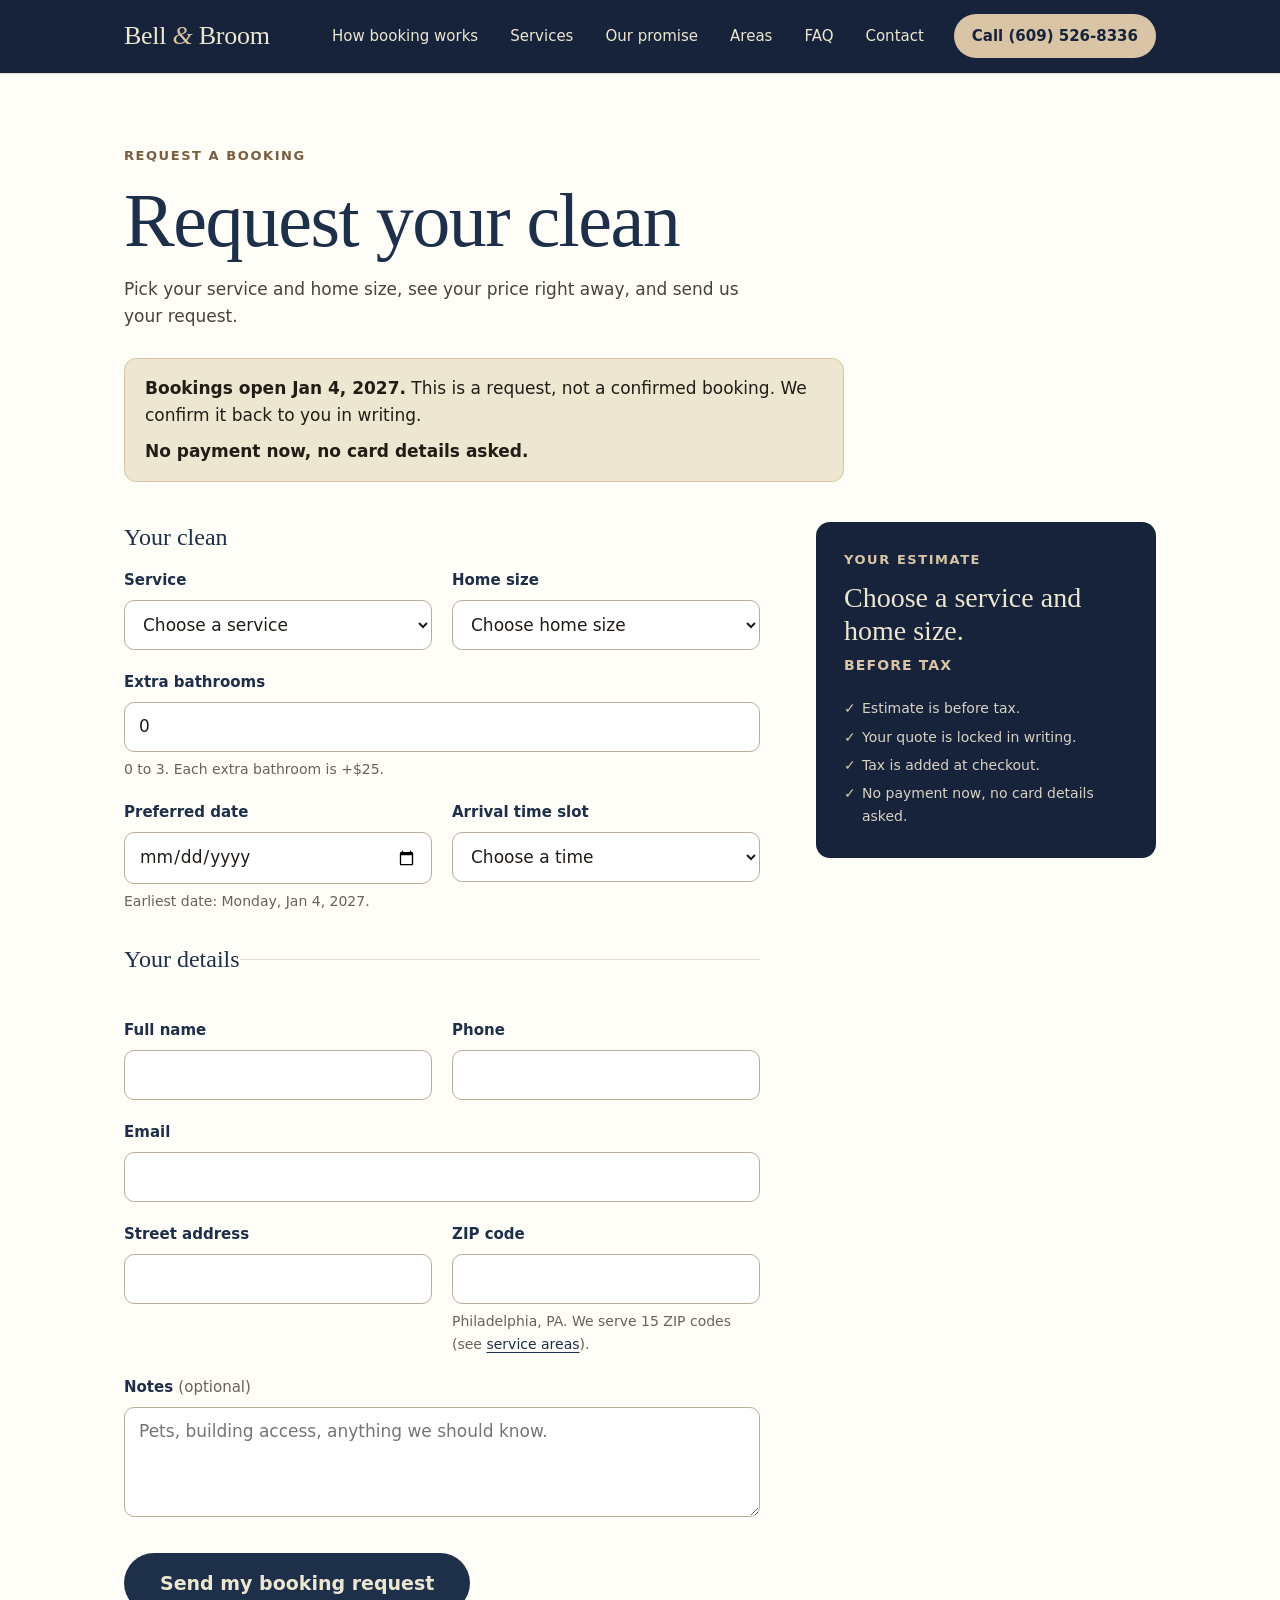
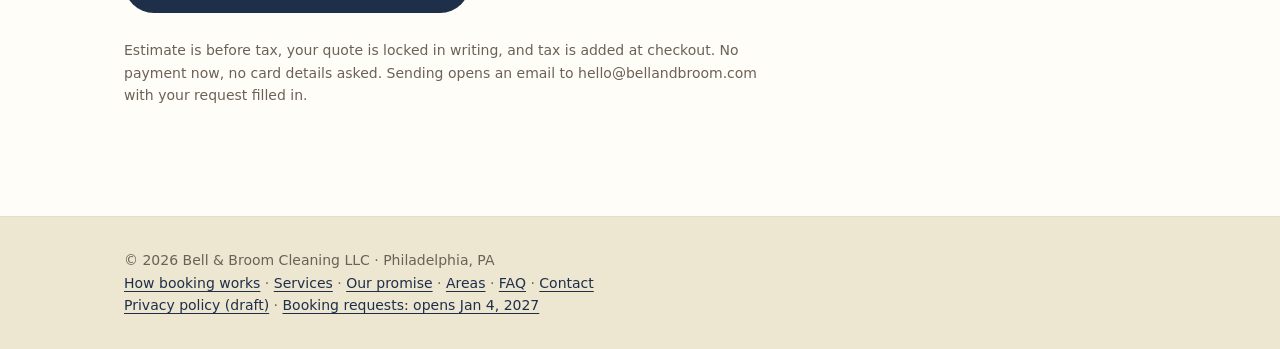
==== book.html @ ea4bc2b3 "Bell & Broom public site: home, booking request flow, privacy draft" ====
<!DOCTYPE html>
<html lang="en">
<head>
<meta charset="utf-8">
<meta name="viewport" content="width=device-width, initial-scale=1">
<meta name="color-scheme" content="light dark">
<meta name="robots" content="noindex, nofollow">
<title>Request a booking · Bell &amp; Broom Cleaning LLC</title>
<meta name="description" content="Request a clean from Bell &amp; Broom Cleaning LLC. Bookings open Jan 4, 2027. This is a request; we confirm it back. No payment now.">
<link rel="icon" href="data:image/svg+xml,%3Csvg xmlns='http://www.w3.org/2000/svg' viewBox='0 0 64 64'%3E%3Crect width='64' height='64' rx='12' fill='%231E2F4A'/%3E%3Ctext x='32' y='45' font-family='Georgia,serif' font-size='38' fill='%23EDE6D0' text-anchor='middle'%3EB%3C/text%3E%3C/svg%3E">
<link rel="stylesheet" href="styles.css">
<style>
:root { color-scheme: light dark; }
body { forced-color-adjust: none; }

.page { background: var(--surface); padding: 72px 0 96px; }
.page .wrap { max-width: 1080px; }
.notice {
  margin: 28px 0 0; padding: 16px 20px; max-width: 720px;
  background: var(--cream); border: 1px solid var(--tan); border-radius: 12px; color: var(--ink);
}
.notice p { margin: 0; }
.notice p + p { margin-top: 8px; }

.book-layout { display: grid; gap: 40px; grid-template-columns: 1fr; margin-top: 40px; align-items: start; }
@media (min-width: 900px) { .book-layout { grid-template-columns: minmax(0, 1fr) 340px; gap: 56px; } }

.book-form { display: grid; gap: 20px; min-width: 0; }
.book-form fieldset { border: 0; margin: 0; padding: 0; min-width: 0; display: grid; gap: 20px; }
.book-form legend { font: 400 24px/1.25 var(--serif); color: var(--navy); padding: 0; margin-bottom: 16px; }
.group + .group { margin-top: 12px; padding-top: 28px; border-top: 1px solid var(--line); }

.field label { display: block; font-weight: 600; font-size: 15px; margin-bottom: 8px; color: var(--navy); }
.field .opt { font-weight: 400; color: var(--ink-3); }
.field input, .field select, .field textarea {
  width: 100%; min-height: 50px; padding: 12px 14px;
  font: 17px/1.4 var(--sans); color: var(--ink);
  background: #FFFFFF; border: 1px solid #B9AE98; border-radius: 10px;
}
.field select { appearance: auto; }
.field textarea { min-height: 110px; resize: vertical; }
.field input:focus-visible, .field select:focus-visible, .field textarea:focus-visible { outline: 3px solid var(--navy); outline-offset: 2px; }
.field [aria-invalid="true"] { border-color: var(--red); border-width: 2px; }
.help { margin: 6px 0 0; font-size: 14px; color: var(--ink-3); }
.err { margin: 6px 0 0; font-size: 15px; font-weight: 600; color: var(--red); }
.err:empty { display: none; }
.form-row { display: grid; gap: 20px; grid-template-columns: 1fr; }
@media (min-width: 640px) { .form-row { grid-template-columns: 1fr 1fr; } }

.form-error {
  display: none; padding: 14px 18px; border: 2px solid var(--red); border-radius: 12px;
  background: #FFF4F2; color: var(--red); font-weight: 600;
}
.form-error.show { display: block; }

.pill-note { display: inline-block; font-size: 14px; color: var(--ink-3); }

/* Estimate panel */
.estimate-wrap { min-width: 0; }
@media (min-width: 900px) { .estimate-wrap { position: sticky; top: 96px; } }
.estimate {
  background: var(--navy-dark); color: var(--cream);
  border-radius: 14px; padding: 28px;
}
.estimate .eyebrow { color: var(--tan); margin-bottom: 10px; }
.est-total { font: 400 52px/1.05 var(--serif); color: var(--cream); margin: 0; font-variant-numeric: lining-nums tabular-nums; }
.est-total.small { font-size: 28px; line-height: 1.2; }
.est-sub { margin: 6px 0 0; font-size: 14px; letter-spacing: .08em; text-transform: uppercase; color: var(--tan); font-weight: 600; }
.est-lines { list-style: none; margin: 18px 0 0; padding: 14px 0 0; border-top: 1px solid rgb(237 230 208 / .25); font-size: 15px; color: #E4DDCC; }
.est-lines li { display: flex; justify-content: space-between; gap: 12px; padding: 3px 0; }
.est-lines li span:last-child { font-variant-numeric: tabular-nums; white-space: nowrap; }
.est-lines:empty { display: none; }
.est-terms { list-style: none; margin: 18px 0 0; padding: 0; font-size: 14px; color: #D9D2C4; }
.est-terms li { padding: 3px 0 3px 18px; position: relative; }
.est-terms li::before { content: "\2713"; position: absolute; left: 0; color: var(--tan); }
.estimate a { color: var(--cream); font-weight: 600; }
.estimate a:focus-visible { outline-color: var(--tan); }
.est-bar { display: none; }
@media (max-width: 899px) {
  .est-bar {
    display: flex; align-items: baseline; justify-content: space-between; gap: 12px;
    position: sticky; bottom: 0; z-index: 5;
    margin: 0 -16px; padding: 10px 16px calc(10px + env(safe-area-inset-bottom));
    background: var(--navy-dark); color: var(--cream); border-top: 1px solid var(--tan);
  }
  .est-bar .lbl { font-size: 13px; letter-spacing: .08em; text-transform: uppercase; color: var(--tan); font-weight: 600; }
  .est-bar .val { font: 400 24px/1.1 var(--serif); font-variant-numeric: lining-nums tabular-nums; text-align: right; }
}

.submit-row { display: grid; gap: 12px; margin-top: 8px; }
.submit-row .btn { width: 100%; cursor: pointer; border: 0; }
.submit-row .btn:focus-visible { outline: 3px solid var(--navy); outline-offset: 3px; }
@media (min-width: 640px) { .submit-row .btn { width: auto; justify-self: start; } }

/* Summary */
.summary {
  display: none; margin-top: 56px; padding: 32px; max-width: 760px;
  background: var(--cream); border: 1px solid var(--tan); border-radius: 14px; scroll-margin-top: 88px;
}
.summary.show { display: block; }
.summary:focus-visible { outline: 3px solid var(--navy); outline-offset: 3px; }
.summary h2 { font-size: clamp(26px, 4vw, 34px); }
.summary dl { margin: 24px 0 0; display: grid; grid-template-columns: 1fr; gap: 0; }
.summary dt { font: 600 13px/1.3 var(--sans); letter-spacing: .1em; text-transform: uppercase; color: var(--brown); padding-top: 14px; }
.summary dd { margin: 4px 0 0; padding-bottom: 14px; border-bottom: 1px solid var(--tan); overflow-wrap: anywhere; white-space: pre-wrap; }
@media (min-width: 640px) {
  .summary dl { grid-template-columns: 190px 1fr; }
  .summary dt { padding: 14px 0; border-bottom: 1px solid var(--tan); }
  .summary dd { margin: 0; padding: 14px 0; }
}
.summary .big { font: 400 32px/1.1 var(--serif); color: var(--navy); }
.summary .statement { margin: 24px 0 0; padding: 16px 20px; background: var(--surface); border: 1px solid var(--tan); border-radius: 12px; }
.summary .statement p { margin: 0; }
.summary .statement p + p { margin-top: 8px; }
.summary .actions { margin-top: 24px; display: flex; gap: 12px; flex-wrap: wrap; }
@media (max-width: 480px) {
  .page { padding: 48px 0 72px; }
  .summary { padding: 24px 18px; }
  .summary .actions .btn { width: 100%; padding: 0 16px; }
  .estimate { padding: 22px 18px; }
  .est-total { font-size: 44px; }
}
</style>
</head>
<body>
<a class="skip-link" href="#main">Skip to main content</a>

<header class="top">
  <div class="wrap top-inner">
    <a class="wordmark" href="index.html">Bell <span>&amp;</span> Broom</a>
    <nav aria-label="Sections">
      <a href="index.html#how">How booking works</a>
      <a href="index.html#services">Services</a>
      <a href="index.html#promise">Our promise</a>
      <a href="index.html#areas">Areas</a>
      <a href="index.html#faq">FAQ</a>
      <a href="index.html#contact">Contact</a>
      <a class="nav-call" href="tel:+16095268336">Call (609) 526-8336</a>
    </nav>
  </div>
</header>

<main id="main">
  <section id="book" class="section page">
    <div class="wrap">
      <p class="eyebrow">Request a booking</p>
      <h1>Request your clean</h1>
      <p class="sub">Pick your service and home size, see your price right away, and send us your request.</p>

      <div class="notice" role="note">
        <p><strong>Bookings open Jan 4, 2027.</strong> This is a request, not a confirmed booking. We confirm it back to you in writing.</p>
        <p><strong>No payment now, no card details asked.</strong></p>
      </div>

      <div class="book-layout">
        <form class="book-form" id="booking-form" novalidate autocomplete="on">
          <div class="form-error" id="form-error" role="alert" tabindex="-1"></div>

          <fieldset class="group">
            <legend>Your clean</legend>

            <div class="form-row">
              <div class="field">
                <label for="service">Service</label>
                <select id="service" name="service" required aria-describedby="service-err">
                  <option value="">Choose a service</option>
                  <option value="standard">Standard clean</option>
                  <option value="deep">Deep clean</option>
                  <option value="move">Move-in / move-out</option>
                  <option value="recurring">Recurring clean</option>
                  <option value="str">Airbnb / short-term rental turnover</option>
                </select>
                <p class="err" id="service-err"></p>
              </div>
              <div class="field">
                <label for="size">Home size</label>
                <select id="size" name="size" required aria-describedby="size-err">
                  <option value="">Choose home size</option>
                  <option value="studio">Studio</option>
                  <option value="1br">1 bedroom</option>
                  <option value="2br">2 bedrooms</option>
                  <option value="3br">3 bedrooms</option>
                  <option value="4br">4 bedrooms</option>
                </select>
                <p class="err" id="size-err"></p>
              </div>
            </div>

            <div class="field" id="freq-field" hidden>
              <label for="freq">How often</label>
              <select id="freq" name="freq" aria-describedby="freq-err">
                <option value="">Choose a frequency</option>
                <option value="weekly">Weekly (20% off)</option>
                <option value="biweekly">Biweekly (15% off)</option>
                <option value="monthly">Monthly (10% off)</option>
              </select>
              <p class="err" id="freq-err"></p>
            </div>

            <div class="field">
              <label for="baths">Extra bathrooms</label>
              <input type="number" id="baths" name="baths" min="0" max="3" step="1" value="0" inputmode="numeric" aria-describedby="baths-help baths-err">
              <p class="help" id="baths-help">0 to 3. Each extra bathroom is +$25.</p>
              <p class="err" id="baths-err"></p>
            </div>

            <div class="form-row">
              <div class="field">
                <label for="date">Preferred date</label>
                <input type="date" id="date" name="date" min="2027-01-04" required aria-describedby="date-help date-err">
                <p class="help" id="date-help">Earliest date: Monday, Jan 4, 2027.</p>
                <p class="err" id="date-err"></p>
              </div>
              <div class="field">
                <label for="time">Arrival time slot</label>
                <select id="time" name="time" required aria-describedby="time-err">
                  <option value="">Choose a time</option>
                  <option value="8:00 AM">8:00 AM</option>
                  <option value="10:00 AM">10:00 AM</option>
                  <option value="12:00 PM">12:00 PM</option>
                  <option value="2:00 PM">2:00 PM</option>
                  <option value="4:00 PM">4:00 PM</option>
                </select>
                <p class="err" id="time-err"></p>
              </div>
            </div>
          </fieldset>

          <fieldset class="group">
            <legend>Your details</legend>

            <div class="form-row">
              <div class="field">
                <label for="name">Full name</label>
                <input type="text" id="name" name="name" autocomplete="name" required aria-describedby="name-err">
                <p class="err" id="name-err"></p>
              </div>
              <div class="field">
                <label for="phone">Phone</label>
                <input type="tel" id="phone" name="phone" autocomplete="tel" inputmode="tel" required aria-describedby="phone-err">
                <p class="err" id="phone-err"></p>
              </div>
            </div>

            <div class="field">
              <label for="email">Email</label>
              <input type="email" id="email" name="email" autocomplete="email" inputmode="email" required aria-describedby="email-err">
              <p class="err" id="email-err"></p>
            </div>

            <div class="form-row">
              <div class="field">
                <label for="street">Street address</label>
                <input type="text" id="street" name="street" autocomplete="street-address" required aria-describedby="street-err">
                <p class="err" id="street-err"></p>
              </div>
              <div class="field">
                <label for="zip">ZIP code</label>
                <input type="text" id="zip" name="zip" autocomplete="postal-code" inputmode="numeric" maxlength="5" required aria-describedby="zip-help zip-err">
                <p class="help" id="zip-help">Philadelphia, PA. We serve 15 ZIP codes (see <a href="index.html#areas">service areas</a>).</p>
                <p class="err" id="zip-err" role="alert"></p>
              </div>
            </div>

            <div class="field">
              <label for="notes">Notes <span class="opt">(optional)</span></label>
              <textarea id="notes" name="notes" maxlength="600" placeholder="Pets, building access, anything we should know."></textarea>
            </div>
          </fieldset>

          <div class="submit-row">
            <button class="btn btn-navy btn-lg" type="submit" style="margin-top:0">Send my booking request</button>
            <p class="pill-note">Estimate is before tax, your quote is locked in writing, and tax is added at checkout. No payment now, no card details asked. Sending opens an email to hello@bellandbroom.com with your request filled in.</p>
          </div>

          <div class="est-bar" aria-hidden="true">
            <span class="lbl">Estimate, before tax</span>
            <span class="val" id="bar-val">&mdash;</span>
          </div>
        </form>

        <aside class="estimate-wrap" id="estimate-aside" aria-label="Price estimate">
          <div class="estimate" id="estimate">
            <p class="eyebrow">Your estimate</p>
            <p class="est-total small" id="est-total" aria-live="polite">Choose a service and home size.</p>
            <p class="est-sub" id="est-sub">Before tax</p>
            <ul class="est-lines" id="est-lines"></ul>
            <ul class="est-terms">
              <li>Estimate is before tax.</li>
              <li>Your quote is locked in writing.</li>
              <li>Tax is added at checkout.</li>
              <li>No payment now, no card details asked.</li>
            </ul>
          </div>
        </aside>
      </div>

      <div class="summary" id="summary" tabindex="-1" aria-labelledby="summary-h">
        <p class="eyebrow">Request ready</p>
        <h2 id="summary-h">Your booking request</h2>
        <dl id="summary-list"></dl>
        <div class="statement">
          <p><strong>Bookings open Jan 4, 2027.</strong> This is a request, not a confirmed booking. We confirm it back to you in writing.</p>
          <p>No payment now, no card details asked. Tax is added at checkout.</p>
          <p id="summary-quote"></p>
        </div>
        <p style="margin:20px 0 0">Your email app should have opened with this request filled in. Press send there to submit it. If nothing opened, use the button below or call <a href="tel:+16095268336">(609) 526-8336</a>.</p>
        <div class="actions">
          <a class="btn btn-navy" id="mailto-link" href="mailto:hello@bellandbroom.com">Open the email again</a>
          <a class="btn btn-quiet" href="#book" id="edit-link">Edit my request</a>
        </div>
      </div>
    </div>
  </section>
</main>

<footer class="foot">
  <div class="wrap">
    <p>© 2026 Bell &amp; Broom Cleaning LLC · Philadelphia, PA</p>
    <p><a href="index.html#how">How booking works</a> · <a href="index.html#services">Services</a> · <a href="index.html#promise">Our promise</a> · <a href="index.html#areas">Areas</a> · <a href="index.html#faq">FAQ</a> · <a href="index.html#contact">Contact</a></p>
    <p><a href="/privacy.html">Privacy policy (draft)</a> · <a href="/book.html">Booking requests: opens Jan 4, 2027</a></p>
  </div>
</footer>

<script>
/*PRICING-START*/
var PRICES = {
  standard: { studio: 140, '1br': 165, '2br': 195, '3br': 230, '4br': 275 },
  deep:     { studio: 210, '1br': 260, '2br': 310, '3br': 370, '4br': 435 },
  move:     { studio: 230, '1br': 280, '2br': 330, '3br': 380, '4br': 435 },
  str:      { studio: 95,  '1br': 130, '2br': 170, '3br': 215, '4br': null } // 4BR STR: call for quote, no price invented
};
var DISCOUNT = { weekly: 20, biweekly: 15, monthly: 10 };
var BATH_PRICE = 25;

// Returns {status: 'incomplete'|'quote'|'ok', base, pct, discBase, baths, bathTotal, total}
function estimate(service, size, freq, baths) {
  if (!service || !size) return { status: 'incomplete' };
  var table = service === 'recurring' ? PRICES.standard : PRICES[service];
  if (!table) return { status: 'incomplete' };
  var base = table[size];
  if (base === null || base === undefined) return { status: 'quote' };
  var pct = 0;
  if (service === 'recurring') {
    if (!DISCOUNT[freq]) return { status: 'incomplete', needFreq: true };
    pct = DISCOUNT[freq];
  }
  var discBase = Math.round(base * (100 - pct) / 100); // discount on base first
  var n = Math.max(0, Math.min(3, Math.floor(Number(baths) || 0)));
  var bathTotal = n * BATH_PRICE;                      // bathrooms at full price
  return { status: 'ok', base: base, pct: pct, discBase: discBase, baths: n, bathTotal: bathTotal, total: discBase + bathTotal };
}
/*PRICING-END*/

var ZIPS = ['19102','19103','19106','19107','19111','19114','19115','19116','19122','19123','19125','19136','19149','19152','19154'];
var MIN_DATE = '2027-01-04';
var PHONE = '(609) 526-8336';
var LABELS = {
  service: { standard: 'Standard clean', deep: 'Deep clean', move: 'Move-in / move-out', recurring: 'Recurring clean', str: 'Airbnb / short-term rental turnover' },
  size: { studio: 'Studio', '1br': '1 bedroom', '2br': '2 bedrooms', '3br': '3 bedrooms', '4br': '4 bedrooms' },
  freq: { weekly: 'Weekly (20% off base)', biweekly: 'Biweekly (15% off base)', monthly: 'Monthly (10% off base)' }
};

var $ = function (id) { return document.getElementById(id); };
var form = $('booking-form');
var f = {};
['service','size','freq','baths','date','time','name','phone','email','street','zip','notes'].forEach(function (k) { f[k] = $(k); });

function money(n) { return '$' + n; }

function currentEstimate() {
  return estimate(f.service.value, f.size.value, f.freq.value, f.baths.value);
}

function renderEstimate() {
  var e = currentEstimate();
  var total = $('est-total'), sub = $('est-sub'), lines = $('est-lines'), bar = $('bar-val');
  lines.innerHTML = '';
  total.classList.remove('small');
  function line(a, b) {
    var li = document.createElement('li');
    var s1 = document.createElement('span'); s1.textContent = a;
    var s2 = document.createElement('span'); s2.textContent = b;
    li.appendChild(s1); li.appendChild(s2); lines.appendChild(li);
  }
  if (e.status === 'ok') {
    total.textContent = money(e.total);
    sub.textContent = 'Before tax';
    bar.textContent = money(e.total);
    line(e.pct ? 'Base ' + money(e.base) + ' less ' + e.pct + '%' : 'Base price', money(e.discBase));
    if (e.baths) line(e.baths + ' extra bathroom' + (e.baths > 1 ? 's' : '') + ' at ' + money(BATH_PRICE), '+' + money(e.bathTotal));
    line('Estimate before tax', money(e.total));
  } else if (e.status === 'quote') {
    total.classList.add('small');
    total.innerHTML = '';
    total.appendChild(document.createTextNode('Call for quote: '));
    var a = document.createElement('a'); a.href = 'tel:+16095268336'; a.textContent = PHONE;
    total.appendChild(a);
    sub.textContent = 'No online estimate for this size';
    bar.textContent = 'Call for quote';
  } else {
    total.classList.add('small');
    total.textContent = e.needFreq ? 'Choose how often to see your estimate.' : 'Choose a service and home size.';
    sub.textContent = 'Before tax';
    bar.textContent = '—';
  }
}

/* ---- validation ---- */
function setErr(key, msg) {
  var el = $(key + '-err'), input = f[key];
  el.textContent = msg || '';
  if (msg) input.setAttribute('aria-invalid', 'true'); else input.removeAttribute('aria-invalid');
  return !msg;
}

function zipMessage(z) {
  if (!z) return 'Enter your 5-digit ZIP code.';
  if (!/^\d{5}$/.test(z)) return 'ZIP code must be 5 digits.';
  if (ZIPS.indexOf(z) === -1) return 'Sorry, ' + z + ' is outside our service area. We currently clean only in ZIP codes ' + ZIPS.join(', ') + '. Call ' + PHONE + ' if you are close and have questions.';
  return '';
}

var validators = {
  service: function () { return f.service.value ? '' : 'Choose a service.'; },
  size: function () { return f.size.value ? '' : 'Choose your home size.'; },
  freq: function () { return f.service.value === 'recurring' && !f.freq.value ? 'Choose how often you want us.' : ''; },
  baths: function () {
    var v = f.baths.value.trim();
    if (v === '') return 'Enter 0 to 3 extra bathrooms.';
    return /^[0-3]$/.test(v) ? '' : 'Extra bathrooms must be a whole number from 0 to 3.';
  },
  date: function () {
    var v = f.date.value;
    if (!v) return 'Choose a preferred date.';
    if (!/^\d{4}-\d{2}-\d{2}$/.test(v)) return 'Enter a valid date.';
    return v < MIN_DATE ? 'Bookings open Jan 4, 2027. Choose that date or later.' : '';
  },
  time: function () { return f.time.value ? '' : 'Choose a time slot.'; },
  name: function () { return f.name.value.trim().length >= 2 ? '' : 'Enter your full name.'; },
  phone: function () { return f.phone.value.replace(/\D/g, '').length >= 10 ? '' : 'Enter a phone number with area code.'; },
  email: function () { return /^[^\s@]+@[^\s@]+\.[^\s@]{2,}$/.test(f.email.value.trim()) ? '' : 'Enter a valid email address.'; },
  street: function () { return f.street.value.trim().length >= 3 ? '' : 'Enter your street address.'; },
  zip: function () { return zipMessage(f.zip.value.trim()); }
};
var ORDER = ['service','size','freq','baths','date','time','name','phone','email','street','zip'];

function check(key) { return setErr(key, validators[key]()); }

function validateAll() {
  var firstBad = null, count = 0;
  ORDER.forEach(function (k) {
    if (k === 'freq' && f.service.value !== 'recurring') { setErr('freq', ''); return; }
    if (!check(k)) { count++; if (!firstBad) firstBad = k; }
  });
  return { count: count, first: firstBad };
}

/* ---- events ---- */
f.service.addEventListener('change', function () {
  var rec = f.service.value === 'recurring';
  $('freq-field').hidden = !rec;
  if (!rec) { f.freq.value = ''; setErr('freq', ''); }
  setErr('service', '');
  renderEstimate();
});
['size','freq','baths'].forEach(function (k) {
  var h = function () { if (k !== 'baths') setErr(k, ''); renderEstimate(); };
  f[k].addEventListener('change', h);
  f[k].addEventListener('input', h);
});
['baths','date','time','name','phone','email','street'].forEach(function (k) {
  f[k].addEventListener('blur', function () { check(k); });
});
f.zip.addEventListener('input', function () {
  var z = f.zip.value.trim();
  if (z.length === 5) check('zip'); else setErr('zip', '');
});
f.zip.addEventListener('blur', function () { if (f.zip.value.trim()) check('zip'); });
f.date.addEventListener('change', function () { check('date'); });

/* ---- submit ---- */
function buildRequest() {
  var e = currentEstimate();
  var rows = [
    ['Service', LABELS.service[f.service.value]],
    ['Home size', LABELS.size[f.size.value]]
  ];
  if (f.service.value === 'recurring') rows.push(['Frequency', LABELS.freq[f.freq.value]]);
  rows.push(['Extra bathrooms', f.baths.value + (Number(f.baths.value) ? ' (+' + money(Number(f.baths.value) * BATH_PRICE) + ')' : '')]);
  rows.push(['Preferred date', f.date.value]);
  rows.push(['Time slot', f.time.value]);
  rows.push(['Name', f.name.value.trim()]);
  rows.push(['Phone', f.phone.value.trim()]);
  rows.push(['Email', f.email.value.trim()]);
  rows.push(['Address', f.street.value.trim() + ', Philadelphia, PA ' + f.zip.value.trim()]);
  rows.push(['Notes', f.notes.value.trim() || 'None']);
  var est;
  if (e.status === 'ok') {
    est = money(e.total) + ' before tax';
    if (e.pct) est += ' (base ' + money(e.base) + ' less ' + e.pct + '% = ' + money(e.discBase);
    else est += ' (base ' + money(e.base);
    est += e.baths ? ' + ' + e.baths + ' extra bathroom' + (e.baths > 1 ? 's' : '') + ' ' + money(e.bathTotal) + ')' : ')';
  } else {
    est = 'Call for quote (' + PHONE + ')';
  }
  return { rows: rows, est: est, e: e };
}

function buildMailto(req) {
  var subject = 'Booking request: ' + LABELS.service[f.service.value] + ', ' + f.date.value + ' ' + f.time.value + ' (' + f.name.value.trim() + ')';
  var body = ['Booking request for Bell & Broom Cleaning LLC', ''];
  req.rows.forEach(function (r) { body.push(r[0] + ': ' + r[1]); });
  body.push('Estimate: ' + req.est);
  body.push('', 'Estimate is before tax. Quote locked in writing, tax added at checkout. No payment taken, no card details provided.');
  body.push('This is a request. Bookings open Jan 4, 2027. Please confirm this request back to me.');
  return 'mailto:hello@bellandbroom.com?subject=' + encodeURIComponent(subject).replace(/%20/g, '%20') +
    '&body=' + encodeURIComponent(body.join('\r\n'));
}

function showSummary(req, href) {
  var dl = $('summary-list');
  dl.innerHTML = '';
  function add(k, v, big) {
    var dt = document.createElement('dt'); dt.textContent = k;
    var dd = document.createElement('dd'); dd.textContent = v;
    if (big) dd.className = 'big';
    dl.appendChild(dt); dl.appendChild(dd);
  }
  req.rows.forEach(function (r) { add(r[0], r[1]); });
  add('Estimate', req.e.status === 'ok' ? money(req.e.total) + ' before tax' : 'Call for quote', true);
  var q = $('summary-quote');
  q.textContent = req.e.status === 'ok'
    ? 'Estimate: ' + req.est + '. Your quote is locked in writing when we confirm.'
    : 'We do not publish a price for this size. Call ' + PHONE + ' for a quote; we will confirm your request after that.';
  $('mailto-link').setAttribute('href', href);
  var s = $('summary');
  s.classList.add('show');
  s.scrollIntoView({ behavior: 'smooth', block: 'start' });
  s.focus({ preventScroll: true });
}

form.addEventListener('submit', function (ev) {
  ev.preventDefault();
  var box = $('form-error');
  var res = validateAll();
  if (res.count) {
    var zipBad = res.first === 'zip' || $('zip-err').textContent.indexOf('outside our service area') !== -1;
    box.textContent = zipBad && res.count === 1
      ? 'We cannot take this request: that ZIP code is outside our service area.'
      : 'Please fix the ' + res.count + ' highlighted field' + (res.count > 1 ? 's' : '') + ' below.';
    box.classList.add('show');
    $('summary').classList.remove('show');
    box.scrollIntoView({ behavior: 'smooth', block: 'center' });
    f[res.first].focus({ preventScroll: true });
    return;
  }
  box.classList.remove('show');
  box.textContent = '';
  var req = buildRequest();
  var href = buildMailto(req);
  showSummary(req, href);
  window.location.href = href;
});

$('edit-link').addEventListener('click', function (ev) {
  ev.preventDefault();
  $('book').scrollIntoView({ behavior: 'smooth', block: 'start' });
  f.service.focus({ preventScroll: true });
});

// Browsers may restore values on reload.
f.service.dispatchEvent(new Event('change'));
renderEstimate();
</script>

</body>
</html>
---- styles.css ----
:root {
  color-scheme: light dark;
  --cream: #EDE6D0;
  --surface: #FFFDF8;
  --line: #E3DDCF;
  --ink: #221C17;
  --ink-2: #4A4238;
  --ink-3: #6B6156;
  --navy: #1E2F4A;
  --navy-dark: #16233A;
  --brown: #7A5C3E;
  --tan: #D9C5A5;
  --red: #A33A2F; /* errors/warnings only */
  --serif: "Iowan Old Style", "Palatino Linotype", Palatino, "Book Antiqua", Georgia, serif;
  --sans: system-ui, -apple-system, "Segoe UI", Roboto, "Helvetica Neue", Arial, sans-serif;
}

* { box-sizing: border-box; }
html { scroll-behavior: smooth; }
@media (prefers-reduced-motion: reduce) { html { scroll-behavior: auto; } }

body {
  margin: 0;
  background: var(--cream);
  color: var(--ink);
  forced-color-adjust: none;
  font: 17px/1.6 var(--sans);
  -webkit-font-smoothing: antialiased;
}

a { color: var(--navy); text-underline-offset: 3px; }
a:focus-visible, .btn:focus-visible { outline: 3px solid var(--navy); outline-offset: 3px; }
/* On dark navy surfaces the navy outline is invisible; use tan there. */
.top nav a:focus-visible, .band a:focus-visible, .contact a:focus-visible,
.contact .btn:focus-visible, .skip-link:focus-visible { outline-color: var(--tan); }
.skip-link {
  position: absolute; left: 16px; top: -60px; z-index: 20;
  background: var(--navy-dark); color: var(--cream);
  padding: 12px 18px; border-radius: 8px; font-weight: 600; text-decoration: none;
}
.skip-link:focus-visible { top: 12px; outline-color: var(--tan); }
.top nav a:not(.nav-call) { display: inline-block; padding: 8px 2px; } /* 44px-ish tap target with line height */
html, body { overflow-x: clip; }

.wrap { max-width: 1080px; margin: 0 auto; padding: 0 24px; }

/* Header: navy, same palette as the dark bands, sticky */
.top { background: var(--navy-dark); border-bottom: 1px solid var(--navy-dark); position: sticky; top: 0; z-index: 10; }
.top-inner { display: flex; align-items: center; justify-content: space-between; gap: 24px; min-height: 72px; flex-wrap: wrap; }
.wordmark {
  font: 400 26px/1 var(--serif);
  color: var(--cream);
  text-decoration: none;
  letter-spacing: -0.01em;
}
.wordmark span { font-style: italic; color: var(--tan); }
.top nav { display: flex; gap: 28px; flex-wrap: wrap; align-items: center; }
.top nav a { color: var(--cream); text-decoration: none; font-size: 15px; }
.top nav a:hover { color: var(--tan); text-decoration: underline; }
.top nav a.nav-call { background: var(--tan); color: var(--navy-dark); padding: 10px 18px; border-radius: 999px; font-weight: 600; }
.top nav a.nav-call:hover { background: #C9B48E; color: var(--navy-dark); text-decoration: none; }

/* Type */
.eyebrow {
  margin: 0 0 14px;
  font-size: 13px;
  font-weight: 600;
  letter-spacing: 0.12em;
  text-transform: uppercase;
  color: var(--brown);
}
h1, h2, h3 { font-family: var(--serif); font-weight: 400; color: var(--navy); margin: 0; }
h1 { font-size: clamp(40px, 7vw, 76px); line-height: 1.04; letter-spacing: -0.02em; }
h2 { font-size: clamp(30px, 4vw, 44px); line-height: 1.12; letter-spacing: -0.01em; }
h3 { font-size: 22px; line-height: 1.25; }
.sub { color: var(--ink-2); max-width: 620px; margin: 16px 0 0; }

/* Hero */
.hero { padding: 104px 0 96px; }
.lede { font: italic 400 clamp(21px, 2.6vw, 27px)/1.4 var(--serif); color: var(--ink-2); max-width: 640px; margin: 24px 0 40px; }
.cta-row { display: flex; gap: 16px; flex-wrap: wrap; align-items: center; }
.hint { margin: 16px 0 0; color: var(--ink-3); font-size: 15px; }

/* Buttons: navy primary, tan on dark, dark text on tan */
.btn {
  display: inline-flex; align-items: center; justify-content: center;
  min-height: 52px; padding: 0 28px;
  border-radius: 999px;
  font: 600 17px/1 var(--sans);
  text-decoration: none;
  transition: background-color 150ms ease-out, border-color 150ms ease-out;
}
.btn-navy { background: var(--navy); color: var(--cream); }
.btn-navy:hover { background: var(--navy-dark); }
.btn-tan { background: var(--tan); color: var(--navy-dark); }
.btn-tan:hover { background: #C9B48E; }
.btn-quiet { color: var(--navy); border: 1px solid var(--line); background: var(--surface); }
.btn-quiet:hover { border-color: var(--navy); }
.btn-lg { min-height: 60px; padding: 0 36px; font-size: 19px; margin-top: 40px; }

/* Sections */
.section { padding: 96px 0; border-top: 1px solid var(--line); }
#services { background: var(--surface); }
.band { background: var(--navy-dark); border-top: 0; }
.band h2, .band h3 { color: var(--cream); }
.band .eyebrow { color: var(--tan); } /* large-ish caps label on dark navy: contrast OK */
.band p { color: #D9D2C4; }

/* How booking works */
.steps { list-style: none; padding: 0; margin: 48px 0 0; display: grid; gap: 40px; grid-template-columns: repeat(auto-fit, minmax(260px, 1fr)); }
.steps li { border-top: 1px solid var(--line); padding-top: 28px; }
.steps p { margin: 12px 0 0; color: var(--ink-2); }

/* FAQ */
#faq { background: var(--surface); }
.faq-list { margin-top: 40px; max-width: 760px; }
.faq-list details { border-top: 1px solid var(--line); padding: 20px 0; }
.faq-list details:last-child { border-bottom: 1px solid var(--line); }
.faq-list summary {
  cursor: pointer; font: 400 22px/1.3 var(--serif); color: var(--navy);
  padding: 4px 0; list-style-position: outside;
}
.faq-list summary:focus-visible { outline: 3px solid var(--navy); outline-offset: 3px; }
.faq-list summary::marker { color: var(--brown); }
.faq-list details p { margin: 12px 0 0; color: var(--ink-2); max-width: 640px; }

/* Services */
.services {
  list-style: none; padding: 0; margin: 48px 0 0;
  display: grid; gap: 20px;
  grid-template-columns: repeat(auto-fill, minmax(280px, 1fr));
}
.card {
  background: #FFFFFF;
  border: 1px solid var(--line);
  border-radius: 14px;
  padding: 28px;
  box-shadow: 0 1px 0 rgb(34 28 23 / 0.04), 0 10px 28px -16px rgb(34 28 23 / 0.14);
}
.price { font: 400 40px/1.1 var(--serif); color: var(--navy); margin: 18px 0 0; font-variant-numeric: lining-nums tabular-nums; }
.price span { font: 600 13px/1 var(--sans); letter-spacing: 0.1em; text-transform: uppercase; color: var(--ink-3); margin-right: 6px; vertical-align: middle; }
.note { margin: 10px 0 0; color: var(--ink-2); font-size: 15px; }

/* Wedges */
.wedges { list-style: none; padding: 0; margin: 56px 0 0; display: grid; gap: 40px; grid-template-columns: repeat(auto-fit, minmax(260px, 1fr)); }
.wedges li { border-top: 1px solid rgb(237 230 208 / 0.25); padding-top: 28px; }
.num { display: block; font: italic 400 48px/1 var(--serif); color: var(--tan); margin-bottom: 18px; }
.wedges p { margin: 12px 0 0; }

/* Areas */
.two-col { display: grid; gap: 48px; grid-template-columns: 1fr; }
@media (min-width: 860px) { .two-col { grid-template-columns: 1fr 1fr; align-items: center; } }
.zips { list-style: none; padding: 0; margin: 0; display: grid; grid-template-columns: repeat(auto-fill, minmax(92px, 1fr)); gap: 10px; }
.zips li {
  text-align: center; padding: 12px 0;
  border: 1px solid var(--line); border-radius: 999px;
  background: var(--surface); color: var(--navy);
  font-variant-numeric: tabular-nums; font-size: 16px;
}

/* Contact */
.contact { background: var(--navy-dark); border-top: 0; }
.contact h2 { color: var(--cream); }
.contact .eyebrow { color: var(--tan); }
.contact .contact-grid p { color: var(--cream); }
.contact a { color: var(--cream); }
.contact-grid { display: grid; gap: 32px; grid-template-columns: repeat(auto-fit, minmax(220px, 1fr)); margin-top: 40px; }
.contact-grid p { margin: 0; font: 400 22px/1.4 var(--serif); }
.contact-grid .label { font: 600 13px/1 var(--sans); letter-spacing: 0.12em; text-transform: uppercase; color: var(--tan); margin-bottom: 10px; }

/* Footer */
.foot { padding: 32px 0; border-top: 1px solid var(--line); color: var(--ink-3); font-size: 14px; }
.foot p { margin: 0; }

/* Anchored sections must not hide under the sticky header */
section[id] { scroll-margin-top: 88px; }

@media (max-width: 600px) {
  .wrap { padding: 0 16px; }
  .hero { padding: 56px 0; }
  .section { padding: 64px 0; }
  /* Mobile header: one compact row, wordmark + Call only. Text nav links
     move to the footer on phones so the sticky header stops eating 1/3 of the screen. */
  .top-inner { gap: 12px; min-height: 56px; padding-top: 8px; padding-bottom: 8px; flex-wrap: nowrap; }
  .top nav { gap: 12px; }
  .top nav a:not(.nav-call) { display: none; }
  .top nav a.nav-call { padding: 9px 14px; font-size: 14px; white-space: nowrap; }
  .wordmark { font-size: 22px; white-space: nowrap; }
  .btn { min-height: 52px; }
  .btn-lg { margin-top: 32px; }
  .steps, .wedges { gap: 32px; }
  .faq-list summary { font-size: 20px; }
}

@media (max-width: 480px) {
  /* 360px phones: full-width CTAs so nothing overflows or crowds */
  .cta-row { flex-direction: column; align-items: stretch; }
  .cta-row .btn { width: 100%; padding: 0 16px; overflow-wrap: anywhere; }
  .contact .btn-lg { width: 100%; padding: 0 16px; font-size: 18px; }
  .services { grid-template-columns: 1fr; }
  .card { padding: 24px 20px; }
  .zips { grid-template-columns: repeat(3, 1fr); }
  .contact-grid p { font-size: 20px; }
}
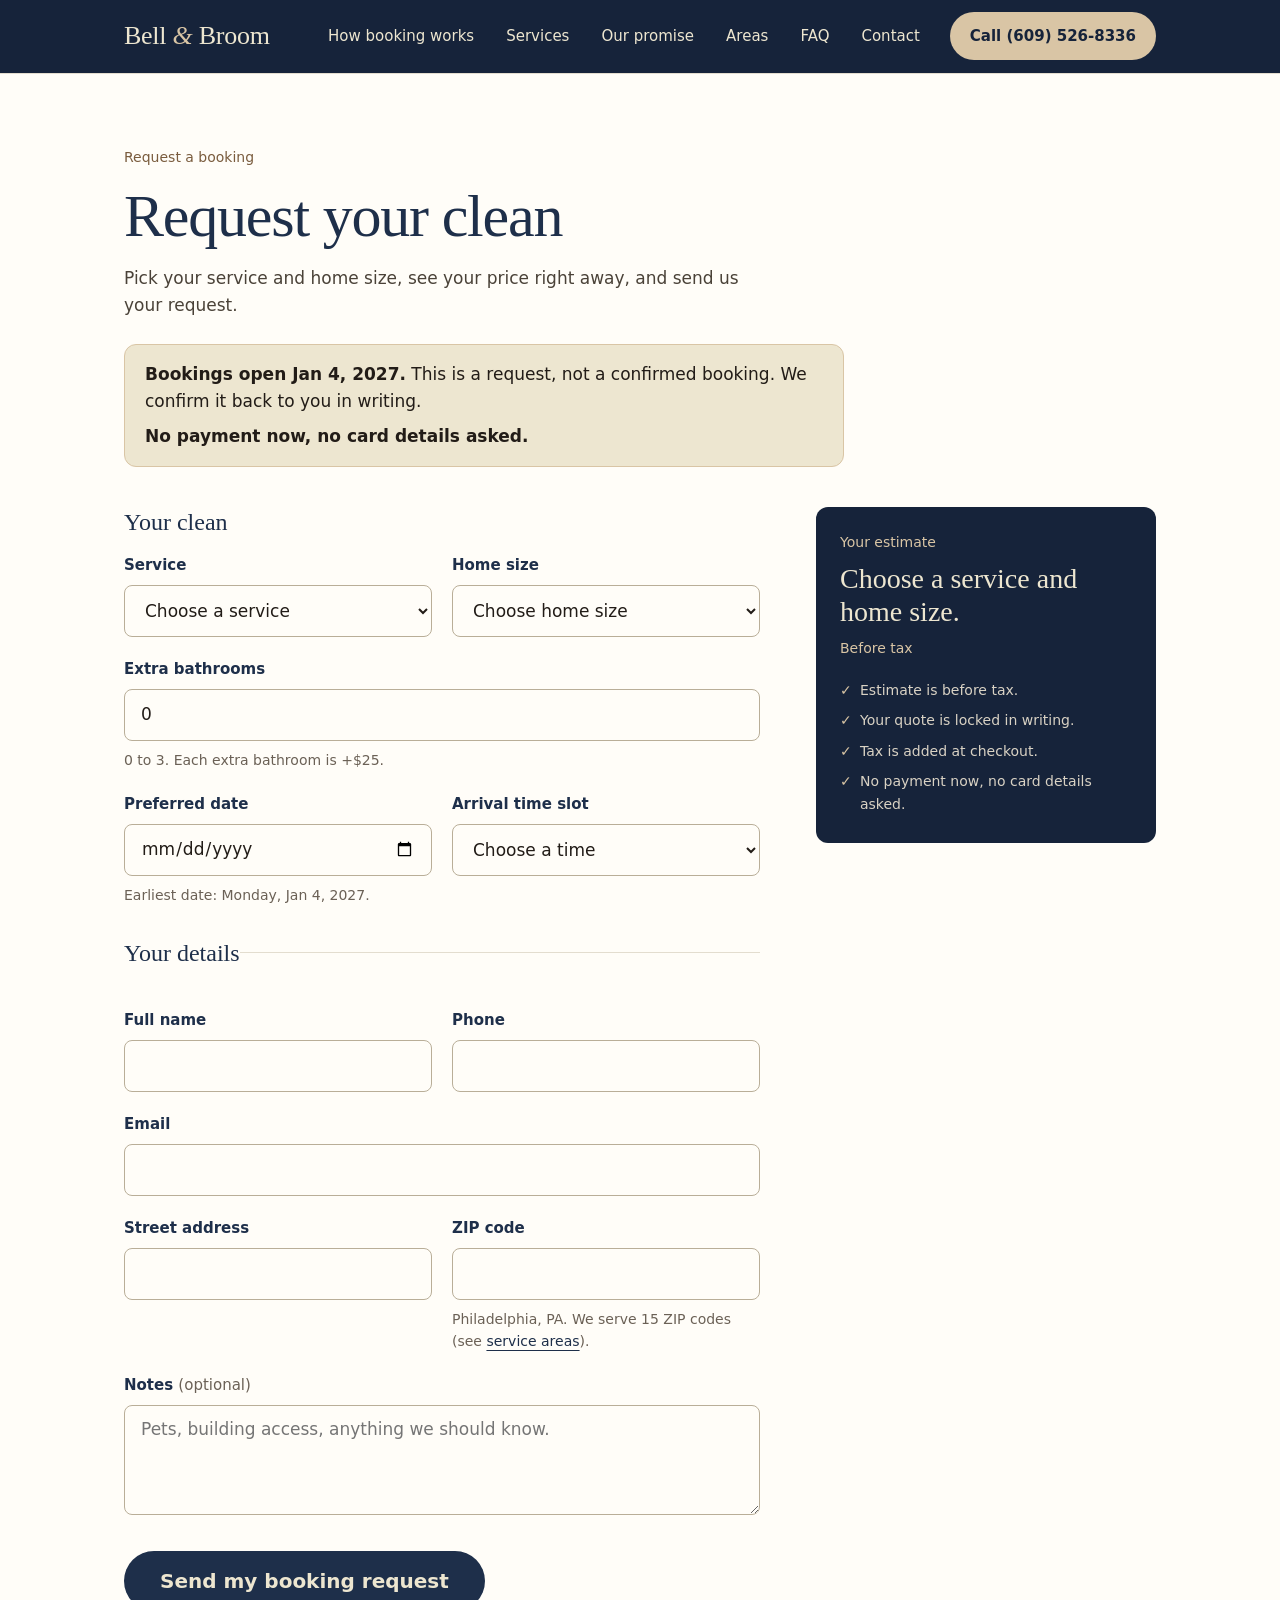
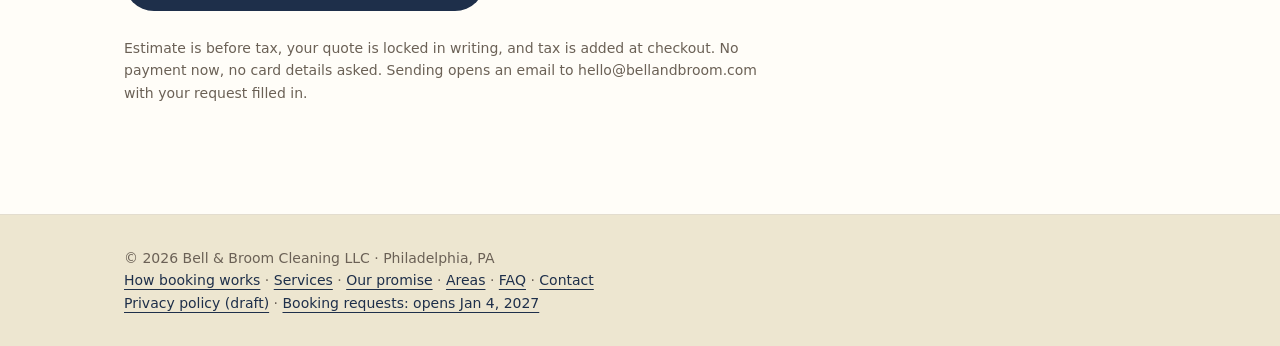
==== commit 06818f74: "Unslop polish: value-line hero with written-quote card, ruled price list, sentence-case labels - Her" ====
--- a/book.html
+++ b/book.html
@@ -3,20 +3,20 @@
 <head>
 <meta charset="utf-8">
 <meta name="viewport" content="width=device-width, initial-scale=1">
-<meta name="color-scheme" content="light dark">
+<meta name="color-scheme" content="light">
 <meta name="robots" content="noindex, nofollow">
 <title>Request a booking · Bell &amp; Broom Cleaning LLC</title>
 <meta name="description" content="Request a clean from Bell &amp; Broom Cleaning LLC. Bookings open Jan 4, 2027. This is a request; we confirm it back. No payment now.">
 <link rel="icon" href="data:image/svg+xml,%3Csvg xmlns='http://www.w3.org/2000/svg' viewBox='0 0 64 64'%3E%3Crect width='64' height='64' rx='12' fill='%231E2F4A'/%3E%3Ctext x='32' y='45' font-family='Georgia,serif' font-size='38' fill='%23EDE6D0' text-anchor='middle'%3EB%3C/text%3E%3C/svg%3E">
 <link rel="stylesheet" href="styles.css">
 <style>
-:root { color-scheme: light dark; }
+:root { color-scheme: light; }
 body { forced-color-adjust: none; }
 
 .page { background: var(--surface); padding: 72px 0 96px; }
 .page .wrap { max-width: 1080px; }
 .notice {
-  margin: 28px 0 0; padding: 16px 20px; max-width: 720px;
+  margin: 24px 0 0; padding: 16px 20px; max-width: 720px;
   background: var(--cream); border: 1px solid var(--tan); border-radius: 12px; color: var(--ink);
 }
 .notice p { margin: 0; }
@@ -28,27 +28,27 @@
 .book-form { display: grid; gap: 20px; min-width: 0; }
 .book-form fieldset { border: 0; margin: 0; padding: 0; min-width: 0; display: grid; gap: 20px; }
 .book-form legend { font: 400 24px/1.25 var(--serif); color: var(--navy); padding: 0; margin-bottom: 16px; }
-.group + .group { margin-top: 12px; padding-top: 28px; border-top: 1px solid var(--line); }
+.group + .group { margin-top: 12px; padding-top: 24px; border-top: 1px solid var(--line); }
 
 .field label { display: block; font-weight: 600; font-size: 15px; margin-bottom: 8px; color: var(--navy); }
 .field .opt { font-weight: 400; color: var(--ink-3); }
 .field input, .field select, .field textarea {
-  width: 100%; min-height: 50px; padding: 12px 14px;
+  width: 100%; min-height: 52px; padding: 12px 16px;
   font: 17px/1.4 var(--sans); color: var(--ink);
-  background: #FFFFFF; border: 1px solid #B9AE98; border-radius: 10px;
+  background: var(--surface); border: 1px solid #B9AE98; border-radius: 8px;
 }
 .field select { appearance: auto; }
 .field textarea { min-height: 110px; resize: vertical; }
 .field input:focus-visible, .field select:focus-visible, .field textarea:focus-visible { outline: 3px solid var(--navy); outline-offset: 2px; }
 .field [aria-invalid="true"] { border-color: var(--red); border-width: 2px; }
-.help { margin: 6px 0 0; font-size: 14px; color: var(--ink-3); }
-.err { margin: 6px 0 0; font-size: 15px; font-weight: 600; color: var(--red); }
+.help { margin: 8px 0 0; font-size: 14px; color: var(--ink-3); }
+.err { margin: 8px 0 0; font-size: 15px; font-weight: 600; color: var(--red); }
 .err:empty { display: none; }
 .form-row { display: grid; gap: 20px; grid-template-columns: 1fr; }
 @media (min-width: 640px) { .form-row { grid-template-columns: 1fr 1fr; } }
 
 .form-error {
-  display: none; padding: 14px 18px; border: 2px solid var(--red); border-radius: 12px;
+  display: none; padding: 16px 20px; border: 2px solid var(--red); border-radius: 12px;
   background: #FFF4F2; color: var(--red); font-weight: 600;
 }
 .form-error.show { display: block; }
@@ -60,18 +60,18 @@
 @media (min-width: 900px) { .estimate-wrap { position: sticky; top: 96px; } }
 .estimate {
   background: var(--navy-dark); color: var(--cream);
-  border-radius: 14px; padding: 28px;
-}
-.estimate .eyebrow { color: var(--tan); margin-bottom: 10px; }
+  border-radius: 12px; padding: 24px;
+}
+.estimate .eyebrow { color: var(--tan); margin-bottom: 8px; }
 .est-total { font: 400 52px/1.05 var(--serif); color: var(--cream); margin: 0; font-variant-numeric: lining-nums tabular-nums; }
 .est-total.small { font-size: 28px; line-height: 1.2; }
-.est-sub { margin: 6px 0 0; font-size: 14px; letter-spacing: .08em; text-transform: uppercase; color: var(--tan); font-weight: 600; }
-.est-lines { list-style: none; margin: 18px 0 0; padding: 14px 0 0; border-top: 1px solid rgb(237 230 208 / .25); font-size: 15px; color: #E4DDCC; }
-.est-lines li { display: flex; justify-content: space-between; gap: 12px; padding: 3px 0; }
+.est-sub { margin: 8px 0 0; font-size: 14px; letter-spacing: 0; color: var(--tan); font-weight: 500; }
+.est-lines { list-style: none; margin: 16px 0 0; padding: 16px 0 0; border-top: 1px solid rgb(237 230 208 / .25); font-size: 15px; color: #E4DDCC; }
+.est-lines li { display: flex; justify-content: space-between; gap: 12px; padding: 4px 0; }
 .est-lines li span:last-child { font-variant-numeric: tabular-nums; white-space: nowrap; }
 .est-lines:empty { display: none; }
-.est-terms { list-style: none; margin: 18px 0 0; padding: 0; font-size: 14px; color: #D9D2C4; }
-.est-terms li { padding: 3px 0 3px 18px; position: relative; }
+.est-terms { list-style: none; margin: 16px 0 0; padding: 0; font-size: 14px; color: #D9D2C4; }
+.est-terms li { padding: 4px 0 4px 20px; position: relative; }
 .est-terms li::before { content: "\2713"; position: absolute; left: 0; color: var(--tan); }
 .estimate a { color: var(--cream); font-weight: 600; }
 .estimate a:focus-visible { outline-color: var(--tan); }
@@ -80,10 +80,10 @@
   .est-bar {
     display: flex; align-items: baseline; justify-content: space-between; gap: 12px;
     position: sticky; bottom: 0; z-index: 5;
-    margin: 0 -16px; padding: 10px 16px calc(10px + env(safe-area-inset-bottom));
+    margin: 0 -16px; padding: 8px 16px calc(8px + env(safe-area-inset-bottom));
     background: var(--navy-dark); color: var(--cream); border-top: 1px solid var(--tan);
   }
-  .est-bar .lbl { font-size: 13px; letter-spacing: .08em; text-transform: uppercase; color: var(--tan); font-weight: 600; }
+  .est-bar .lbl { font-size: 14px; letter-spacing: 0; color: var(--tan); font-weight: 500; }
   .est-bar .val { font: 400 24px/1.1 var(--serif); font-variant-numeric: lining-nums tabular-nums; text-align: right; }
 }
 
@@ -95,29 +95,29 @@
 /* Summary */
 .summary {
   display: none; margin-top: 56px; padding: 32px; max-width: 760px;
-  background: var(--cream); border: 1px solid var(--tan); border-radius: 14px; scroll-margin-top: 88px;
+  background: var(--cream); border: 1px solid var(--tan); border-radius: 12px; scroll-margin-top: 88px;
 }
 .summary.show { display: block; }
 .summary:focus-visible { outline: 3px solid var(--navy); outline-offset: 3px; }
 .summary h2 { font-size: clamp(26px, 4vw, 34px); }
 .summary dl { margin: 24px 0 0; display: grid; grid-template-columns: 1fr; gap: 0; }
-.summary dt { font: 600 13px/1.3 var(--sans); letter-spacing: .1em; text-transform: uppercase; color: var(--brown); padding-top: 14px; }
-.summary dd { margin: 4px 0 0; padding-bottom: 14px; border-bottom: 1px solid var(--tan); overflow-wrap: anywhere; white-space: pre-wrap; }
+.summary dt { font: 500 14px/1.3 var(--sans); letter-spacing: 0; color: var(--brown); padding-top: 16px; }
+.summary dd { margin: 4px 0 0; padding-bottom: 16px; border-bottom: 1px solid var(--tan); overflow-wrap: anywhere; white-space: pre-wrap; }
 @media (min-width: 640px) {
   .summary dl { grid-template-columns: 190px 1fr; }
-  .summary dt { padding: 14px 0; border-bottom: 1px solid var(--tan); }
-  .summary dd { margin: 0; padding: 14px 0; }
+  .summary dt { padding: 16px 0; border-bottom: 1px solid var(--tan); }
+  .summary dd { margin: 0; padding: 16px 0; }
 }
 .summary .big { font: 400 32px/1.1 var(--serif); color: var(--navy); }
-.summary .statement { margin: 24px 0 0; padding: 16px 20px; background: var(--surface); border: 1px solid var(--tan); border-radius: 12px; }
+.summary .statement { margin: 24px 0 0; padding: 16px 20px; background: var(--surface); border: 1px solid var(--tan); border-radius: 8px; }
 .summary .statement p { margin: 0; }
 .summary .statement p + p { margin-top: 8px; }
 .summary .actions { margin-top: 24px; display: flex; gap: 12px; flex-wrap: wrap; }
 @media (max-width: 480px) {
   .page { padding: 48px 0 72px; }
-  .summary { padding: 24px 18px; }
+  .summary { padding: 24px 16px; }
   .summary .actions .btn { width: 100%; padding: 0 16px; }
-  .estimate { padding: 22px 18px; }
+  .estimate { padding: 24px 16px; }
   .est-total { font-size: 44px; }
 }
 </style>
@@ -569,6 +569,23 @@
   f.service.focus({ preventScroll: true });
 });
 
+// Preselect from the query string (e.g. book.html?service=recurring&size=2br&freq=biweekly&baths=1).
+(function () {
+  var q = new URLSearchParams(window.location.search);
+  function pick(key) {
+    var v = q.get(key);
+    if (!v) return;
+    for (var i = 0; i < f[key].options.length; i++) {
+      if (f[key].options[i].value === v && v !== '') { f[key].value = v; return; }
+    }
+  }
+  pick('service');
+  pick('size');
+  if (f.service.value === 'recurring') pick('freq');
+  var b = q.get('baths');
+  if (b && /^[0-3]$/.test(b)) f.baths.value = b;
+})();
+
 // Browsers may restore values on reload.
 f.service.dispatchEvent(new Event('change'));
 renderEstimate();
--- a/styles.css
+++ b/styles.css
@@ -1,5 +1,5 @@
 :root {
-  color-scheme: light dark;
+  color-scheme: light;
   --cream: #EDE6D0;
   --surface: #FFFDF8;
   --line: #E3DDCF;
@@ -17,7 +17,10 @@
 
 * { box-sizing: border-box; }
 html { scroll-behavior: smooth; }
-@media (prefers-reduced-motion: reduce) { html { scroll-behavior: auto; } }
+@media (prefers-reduced-motion: reduce) {
+  html { scroll-behavior: auto; }
+  .btn, .btn:active { transition: none; transform: none; }
+}
 
 body {
   margin: 0;
@@ -28,15 +31,15 @@
   -webkit-font-smoothing: antialiased;
 }
 
-a { color: var(--navy); text-underline-offset: 3px; }
-a:focus-visible, .btn:focus-visible { outline: 3px solid var(--navy); outline-offset: 3px; }
+a { color: var(--navy); text-underline-offset: 4px; }
+a:focus-visible, .btn:focus-visible { outline: 3px solid var(--navy); outline-offset: 4px; }
 /* On dark navy surfaces the navy outline is invisible; use tan there. */
 .top nav a:focus-visible, .band a:focus-visible, .contact a:focus-visible,
 .contact .btn:focus-visible, .skip-link:focus-visible { outline-color: var(--tan); }
 .skip-link {
   position: absolute; left: 16px; top: -60px; z-index: 20;
   background: var(--navy-dark); color: var(--cream);
-  padding: 12px 18px; border-radius: 8px; font-weight: 600; text-decoration: none;
+  padding: 12px 20px; border-radius: 8px; font-weight: 600; text-decoration: none;
 }
 .skip-link:focus-visible { top: 12px; outline-color: var(--tan); }
 .top nav a:not(.nav-call) { display: inline-block; padding: 8px 2px; } /* 44px-ish tap target with line height */
@@ -44,7 +47,7 @@
 
 .wrap { max-width: 1080px; margin: 0 auto; padding: 0 24px; }
 
-/* Header: navy, same palette as the dark bands, sticky */
+/* Header: navy, sticky */
 .top { background: var(--navy-dark); border-bottom: 1px solid var(--navy-dark); position: sticky; top: 0; z-index: 10; }
 .top-inner { display: flex; align-items: center; justify-content: space-between; gap: 24px; min-height: 72px; flex-wrap: wrap; }
 .wordmark {
@@ -57,29 +60,44 @@
 .top nav { display: flex; gap: 28px; flex-wrap: wrap; align-items: center; }
 .top nav a { color: var(--cream); text-decoration: none; font-size: 15px; }
 .top nav a:hover { color: var(--tan); text-decoration: underline; }
-.top nav a.nav-call { background: var(--tan); color: var(--navy-dark); padding: 10px 18px; border-radius: 999px; font-weight: 600; }
+.top nav a.nav-call { background: var(--tan); color: var(--navy-dark); padding: 12px 20px; border-radius: 999px; font-weight: 600; transition: background-color 150ms ease-out; }
 .top nav a.nav-call:hover { background: #C9B48E; color: var(--navy-dark); text-decoration: none; }
 
 /* Type */
 .eyebrow {
-  margin: 0 0 14px;
-  font-size: 13px;
-  font-weight: 600;
-  letter-spacing: 0.12em;
-  text-transform: uppercase;
+  margin: 0 0 16px;
+  font-size: 14px;
+  font-weight: 500;
+  letter-spacing: 0;
   color: var(--brown);
 }
 h1, h2, h3 { font-family: var(--serif); font-weight: 400; color: var(--navy); margin: 0; }
-h1 { font-size: clamp(40px, 7vw, 76px); line-height: 1.04; letter-spacing: -0.02em; }
+h1 { font-size: clamp(36px, 5.2vw, 60px); line-height: 1.08; letter-spacing: -0.02em; text-wrap: balance; }
 h2 { font-size: clamp(30px, 4vw, 44px); line-height: 1.12; letter-spacing: -0.01em; }
 h3 { font-size: 22px; line-height: 1.25; }
 .sub { color: var(--ink-2); max-width: 620px; margin: 16px 0 0; }
 
-/* Hero */
-.hero { padding: 104px 0 96px; }
-.lede { font: italic 400 clamp(21px, 2.6vw, 27px)/1.4 var(--serif); color: var(--ink-2); max-width: 640px; margin: 24px 0 40px; }
-.cta-row { display: flex; gap: 16px; flex-wrap: wrap; align-items: center; }
-.hint { margin: 16px 0 0; color: var(--ink-3); font-size: 15px; }
+/* Hero: text left, written-quote card right */
+.hero { padding: 96px 0; }
+.hero-grid { display: grid; gap: 48px; grid-template-columns: 1fr; align-items: center; }
+@media (min-width: 860px) { .hero-grid { grid-template-columns: 1.15fr 0.85fr; gap: 64px; } }
+.lede { font: 400 clamp(20px, 2.4vw, 24px)/1.4 var(--serif); color: var(--ink-2); max-width: 560px; margin: 24px 0 40px; }
+.cta-row { display: flex; gap: 24px; flex-wrap: wrap; align-items: center; }
+.link-quiet {
+  display: inline-block; padding: 12px 4px; font-weight: 600; color: var(--navy);
+  text-decoration: underline; text-decoration-thickness: 1px;
+}
+.link-quiet:hover { color: var(--brown); text-decoration-thickness: 2px; }
+
+/* Written quote card */
+.quote { background: var(--surface); border: 1px solid var(--line); border-radius: 12px; padding: 32px; }
+.quote-label { margin: 0; font-size: 14px; font-weight: 500; color: var(--brown); }
+.quote-rows { margin: 16px 0 0; }
+.quote-rows div { display: flex; justify-content: space-between; gap: 16px; padding: 12px 0; border-top: 1px solid var(--line); }
+.quote-rows dt { color: var(--ink-3); font-size: 15px; }
+.quote-rows dd { margin: 0; font-size: 15px; color: var(--ink); text-align: right; }
+.quote-total { margin: 16px 0 0; padding-top: 16px; border-top: 1px solid var(--navy); font: 400 64px/1 var(--serif); color: var(--navy); font-variant-numeric: lining-nums tabular-nums; }
+.quote-note { margin: 8px 0 0; font-size: 15px; color: var(--ink-2); }
 
 /* Buttons: navy primary, tan on dark, dark text on tan */
 .btn {
@@ -88,31 +106,29 @@
   border-radius: 999px;
   font: 600 17px/1 var(--sans);
   text-decoration: none;
-  transition: background-color 150ms ease-out, border-color 150ms ease-out;
-}
+  transition: background-color 150ms ease-out, border-color 150ms ease-out, transform 150ms ease-out;
+}
+.btn:active { transform: scale(.98); }
 .btn-navy { background: var(--navy); color: var(--cream); }
 .btn-navy:hover { background: var(--navy-dark); }
 .btn-tan { background: var(--tan); color: var(--navy-dark); }
 .btn-tan:hover { background: #C9B48E; }
 .btn-quiet { color: var(--navy); border: 1px solid var(--line); background: var(--surface); }
 .btn-quiet:hover { border-color: var(--navy); }
-.btn-lg { min-height: 60px; padding: 0 36px; font-size: 19px; margin-top: 40px; }
+.btn-lg { min-height: 60px; padding: 0 36px; font-size: 20px; margin-top: 40px; }
 
 /* Sections */
 .section { padding: 96px 0; border-top: 1px solid var(--line); }
-#services { background: var(--surface); }
 .band { background: var(--navy-dark); border-top: 0; }
 .band h2, .band h3 { color: var(--cream); }
-.band .eyebrow { color: var(--tan); } /* large-ish caps label on dark navy: contrast OK */
 .band p { color: #D9D2C4; }
 
 /* How booking works */
 .steps { list-style: none; padding: 0; margin: 48px 0 0; display: grid; gap: 40px; grid-template-columns: repeat(auto-fit, minmax(260px, 1fr)); }
-.steps li { border-top: 1px solid var(--line); padding-top: 28px; }
+.steps li { border-top: 1px solid var(--line); padding-top: 24px; }
 .steps p { margin: 12px 0 0; color: var(--ink-2); }
 
 /* FAQ */
-#faq { background: var(--surface); }
 .faq-list { margin-top: 40px; max-width: 760px; }
 .faq-list details { border-top: 1px solid var(--line); padding: 20px 0; }
 .faq-list details:last-child { border-bottom: 1px solid var(--line); }
@@ -120,53 +136,61 @@
   cursor: pointer; font: 400 22px/1.3 var(--serif); color: var(--navy);
   padding: 4px 0; list-style-position: outside;
 }
-.faq-list summary:focus-visible { outline: 3px solid var(--navy); outline-offset: 3px; }
+.faq-list summary:hover { color: var(--brown); }
+.faq-list summary:focus-visible { outline: 3px solid var(--navy); outline-offset: 4px; }
 .faq-list summary::marker { color: var(--brown); }
 .faq-list details p { margin: 12px 0 0; color: var(--ink-2); max-width: 640px; }
 
-/* Services */
-.services {
-  list-style: none; padding: 0; margin: 48px 0 0;
-  display: grid; gap: 20px;
-  grid-template-columns: repeat(auto-fill, minmax(280px, 1fr));
-}
+/* Services: one ruled price list */
+.services { list-style: none; padding: 0; margin: 48px 0 0; max-width: 860px; border-bottom: 1px solid var(--line); }
+.services li {
+  display: grid; grid-template-columns: 1fr auto auto; align-items: center; column-gap: 32px;
+  padding: 20px 8px; border-top: 1px solid var(--line);
+  transition: background-color 150ms ease-out;
+}
+.services li:hover { background: rgb(217 197 165 / 0.2); }
+.svc .note { margin: 4px 0 0; color: var(--ink-2); font-size: 15px; }
+.pricebox { text-align: right; }
+.price { margin: 0; font: 400 32px/1.1 var(--serif); color: var(--navy); font-variant-numeric: lining-nums tabular-nums; white-space: nowrap; }
+.price span { font: 500 14px/1 var(--sans); color: var(--ink-3); margin-right: 8px; vertical-align: middle; }
+.basis { margin: 4px 0 0; font-size: 14px; color: var(--ink-3); }
+.card-link {
+  display: inline-block; font-weight: 600; color: var(--navy);
+  padding: 12px 0; min-width: 48px; text-align: right; /* tap target */
+}
+.card-link:hover { color: var(--brown); text-decoration-thickness: 2px; }
+
+/* Cards (calculator) */
 .card {
-  background: #FFFFFF;
+  background: var(--surface);
   border: 1px solid var(--line);
-  border-radius: 14px;
-  padding: 28px;
-  box-shadow: 0 1px 0 rgb(34 28 23 / 0.04), 0 10px 28px -16px rgb(34 28 23 / 0.14);
-}
-.price { font: 400 40px/1.1 var(--serif); color: var(--navy); margin: 18px 0 0; font-variant-numeric: lining-nums tabular-nums; }
-.price span { font: 600 13px/1 var(--sans); letter-spacing: 0.1em; text-transform: uppercase; color: var(--ink-3); margin-right: 6px; vertical-align: middle; }
-.note { margin: 10px 0 0; color: var(--ink-2); font-size: 15px; }
+  border-radius: 12px;
+  padding: 24px;
+  transition: border-color 150ms ease-out;
+}
+.card:hover { border-color: var(--tan); }
 
 /* Wedges */
 .wedges { list-style: none; padding: 0; margin: 56px 0 0; display: grid; gap: 40px; grid-template-columns: repeat(auto-fit, minmax(260px, 1fr)); }
-.wedges li { border-top: 1px solid rgb(237 230 208 / 0.25); padding-top: 28px; }
-.num { display: block; font: italic 400 48px/1 var(--serif); color: var(--tan); margin-bottom: 18px; }
+.wedges li { border-top: 1px solid rgb(237 230 208 / 0.25); padding-top: 24px; }
+.num { display: block; font: italic 400 48px/1 var(--serif); color: var(--tan); margin-bottom: 16px; }
 .wedges p { margin: 12px 0 0; }
 
 /* Areas */
 .two-col { display: grid; gap: 48px; grid-template-columns: 1fr; }
 @media (min-width: 860px) { .two-col { grid-template-columns: 1fr 1fr; align-items: center; } }
-.zips { list-style: none; padding: 0; margin: 0; display: grid; grid-template-columns: repeat(auto-fill, minmax(92px, 1fr)); gap: 10px; }
-.zips li {
-  text-align: center; padding: 12px 0;
-  border: 1px solid var(--line); border-radius: 999px;
-  background: var(--surface); color: var(--navy);
-  font-variant-numeric: tabular-nums; font-size: 16px;
-}
+.zips { display: grid; gap: 24px; }
+.zips h3 { font: 500 14px/1.4 var(--sans); color: var(--brown); }
+.zips p { margin: 4px 0 0; font-size: 20px; line-height: 1.5; color: var(--navy); font-variant-numeric: tabular-nums; }
 
 /* Contact */
 .contact { background: var(--navy-dark); border-top: 0; }
 .contact h2 { color: var(--cream); }
-.contact .eyebrow { color: var(--tan); }
 .contact .contact-grid p { color: var(--cream); }
 .contact a { color: var(--cream); }
 .contact-grid { display: grid; gap: 32px; grid-template-columns: repeat(auto-fit, minmax(220px, 1fr)); margin-top: 40px; }
 .contact-grid p { margin: 0; font: 400 22px/1.4 var(--serif); }
-.contact-grid .label { font: 600 13px/1 var(--sans); letter-spacing: 0.12em; text-transform: uppercase; color: var(--tan); margin-bottom: 10px; }
+.contact-grid .label { font: 500 14px/1.4 var(--sans); letter-spacing: 0; color: var(--tan); margin-bottom: 8px; }
 
 /* Footer */
 .foot { padding: 32px 0; border-top: 1px solid var(--line); color: var(--ink-3); font-size: 14px; }
@@ -184,21 +208,66 @@
   .top-inner { gap: 12px; min-height: 56px; padding-top: 8px; padding-bottom: 8px; flex-wrap: nowrap; }
   .top nav { gap: 12px; }
   .top nav a:not(.nav-call) { display: none; }
-  .top nav a.nav-call { padding: 9px 14px; font-size: 14px; white-space: nowrap; }
+  .top nav a.nav-call { padding: 8px 16px; font-size: 14px; white-space: nowrap; }
   .wordmark { font-size: 22px; white-space: nowrap; }
   .btn { min-height: 52px; }
   .btn-lg { margin-top: 32px; }
   .steps, .wedges { gap: 32px; }
   .faq-list summary { font-size: 20px; }
+  .quote { padding: 24px 20px; }
+  .quote-total { font-size: 52px; }
 }
 
 @media (max-width: 480px) {
-  /* 360px phones: full-width CTAs so nothing overflows or crowds */
-  .cta-row { flex-direction: column; align-items: stretch; }
+  /* 360px phones: full-width primary CTA so nothing overflows or crowds */
+  .cta-row { flex-direction: column; align-items: stretch; gap: 8px; }
   .cta-row .btn { width: 100%; padding: 0 16px; overflow-wrap: anywhere; }
+  .cta-row .link-quiet { text-align: center; }
   .contact .btn-lg { width: 100%; padding: 0 16px; font-size: 18px; }
-  .services { grid-template-columns: 1fr; }
+  .services li { grid-template-columns: 1fr auto; row-gap: 0; padding: 16px 0; }
+  .services .card-link { grid-column: 1 / -1; text-align: left; padding: 8px 0 0; }
+  .price { font-size: 28px; }
   .card { padding: 24px 20px; }
-  .zips { grid-template-columns: repeat(3, 1fr); }
   .contact-grid p { font-size: 20px; }
 }
+
+/* Trust strip: one surface step between cream sections */
+.trust { background: var(--surface); padding: 40px 0; border-top: 1px solid var(--line); border-bottom: 1px solid var(--line); }
+.trust-list { list-style: none; margin: 0; padding: 0; display: grid; gap: 24px; grid-template-columns: repeat(auto-fit, minmax(220px, 1fr)); }
+.trust h3 { color: var(--navy); font-size: 20px; }
+.trust p { margin: 8px 0 0; color: var(--ink-2); font-size: 15px; line-height: 1.5; }
+
+/* Homepage price calculator */
+.calc { margin-top: 40px; display: grid; gap: 32px; grid-template-columns: 1fr; max-width: 860px; }
+@media (min-width: 800px) { .calc { grid-template-columns: 1.3fr 1fr; align-items: center; } }
+.calc-fields { display: grid; gap: 16px; grid-template-columns: repeat(auto-fit, minmax(190px, 1fr)); min-width: 0; }
+.calc .field label { display: block; font-weight: 600; font-size: 15px; margin-bottom: 8px; color: var(--navy); }
+.calc .field select {
+  width: 100%; min-height: 52px; padding: 12px 16px; font: 17px/1.4 var(--sans); color: var(--ink);
+  background: var(--surface); border: 1px solid #B9AE98; border-radius: 8px; appearance: auto;
+}
+.calc .field select:focus-visible { outline: 3px solid var(--navy); outline-offset: 2px; }
+/* Nested radius: card 12 - 24px padding rule of thumb leaves ~8 for the inner panel */
+.calc-result { background: var(--navy-dark); color: var(--cream); border-radius: 8px; padding: 24px; }
+.calc-total { margin: 0; font: 400 48px/1.1 var(--serif); color: var(--cream); font-variant-numeric: lining-nums tabular-nums; }
+.calc-total a { color: var(--cream); font-size: 24px; }
+.calc-note { margin: 8px 0 20px; font-size: 14px; color: #D9D2C4; }
+.calc-result .btn:focus-visible, .calc-result a:focus-visible { outline-color: var(--tan); }
+
+.contact-btns { display: flex; gap: 16px; flex-wrap: wrap; }
+
+/* Sticky mobile bar (index.html only) */
+.mbar { display: none; }
+@media (max-width: 600px) {
+  body.has-mbar { padding-bottom: calc(76px + env(safe-area-inset-bottom)); }
+  .mbar {
+    display: flex; gap: 8px; position: fixed; left: 0; right: 0; bottom: 0; z-index: 9;
+    padding: 8px 16px calc(8px + env(safe-area-inset-bottom));
+    background: var(--navy-dark); border-top: 1px solid var(--tan);
+  }
+  .mbar .btn { flex: 1; min-height: 48px; padding: 0 12px; font-size: 16px; }
+  .mbar .btn-call { background: transparent; color: var(--cream); border: 1px solid var(--tan); }
+  .mbar .btn:focus-visible { outline-color: var(--tan); }
+  .contact-btns { flex-direction: column; gap: 0; }
+  .contact-btns .btn-lg { width: 100%; padding: 0 16px; }
+}
